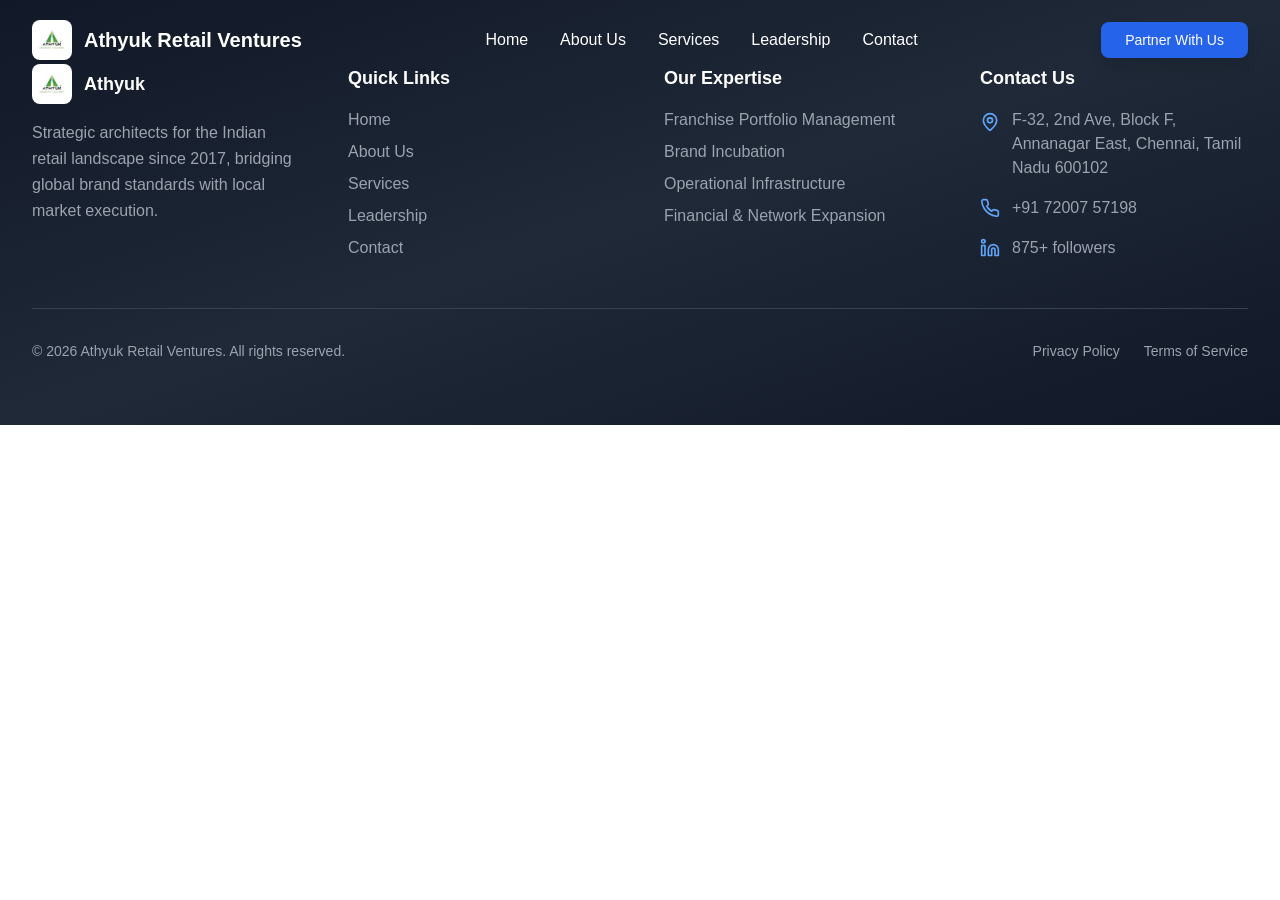
==== index.html @ 175d85ec "Update site content, visibility fixes, and Athyuk logo integration" ====
<!doctype html>
<html lang="en">
    <head>
        <meta charset="utf-8" />
        <meta name="viewport" content="width=device-width, initial-scale=1" />
        <meta name="theme-color" content="#000000" />
        <meta name="description" content="An opportunity for brands to scale through franchise with Athyuk Retail Ventures. #yourfranchisepartner" />
        <meta name="keywords" content="your franchise partner, #yourfranchisepartner, franchise growth, brand expansion, retail scaling, Athyuk" />
        <meta property="og:title" content="Athyuk | #yourfranchisepartner" />
        <meta property="og:description" content="An opportunity for brands to scale through franchise." />
        <meta name="twitter:card" content="summary_large_image" />
        <meta name="twitter:title" content="Athyuk | #yourfranchisepartner" />
        <meta name="twitter:description" content="An opportunity for brands to scale through franchise." />
        <link rel="preconnect" href="https://fonts.googleapis.com" />
        <link rel="preconnect" href="https://fonts.gstatic.com" crossorigin />
        <link href="https://fonts.googleapis.com/css2?family=Inter:wght@600&display=swap" rel="stylesheet" />
        <!--
        manifest.json provides metadata used when your web app is installed on a
        user's mobile device or desktop. See https://developers.google.com/web/fundamentals/web-app-manifest/
        -->
        <!--
        Notice the use of  in the tags above.
        It will be replaced with the URL of the `public` folder during the build.
        Only files inside the `public` folder can be referenced from the HTML.

        Unlike "/favicon.ico" or "favicon.ico", "/favicon.ico" will
        work correctly both with client-side routing and a non-root public URL.
        Learn how to configure a non-root public URL by running `npm run build`.
        -->
        <title>Athyuk Retail Ventures | #yourfranchisepartner</title>
        <script>window.addEventListener("error",function(e){if(e.error instanceof DOMException&&e.error.name==="DataCloneError"&&e.message&&e.message.includes("PerformanceServerTiming")){e.stopImmediatePropagation();e.preventDefault()}},true);</script>
        <script src="https://assets.emergent.sh/scripts/emergent-main.js"></script>
    <script defer src="/static/js/bundle.js"></script><script>
if(window.self!==window.top){
  var s=document.createElement("script");s.src="/visual-edit-overlay.js";document.head.appendChild(s);
  window.tailwind=window.tailwind||{};tailwind.config={corePlugins:{preflight:false}};var t=document.createElement("script");t.src="https://cdn.tailwindcss.com";document.head.appendChild(t);
}
</script>
</head>
    <body>
        <noscript>You need to enable JavaScript to run this app.</noscript>
        <div id="root"></div>
        <!--
      This HTML file is a template.
      If you open it directly in the browser, you will see an empty page.

      You can add webfonts, meta tags, or analytics to this file.
      The build step will place the bundled scripts into the <body> tag.

      To begin the development, run `npm start` or `yarn start`.
      To create a production bundle, use `npm run build` or `yarn build`.
    -->
        
        <script>
            !(function (t, e) {
                var o, n, p, r;
                e.__SV ||
                    ((window.posthog = e),
                    (e._i = []),
                    (e.init = function (i, s, a) {
                        function g(t, e) {
                            var o = e.split(".");
                            2 == o.length && ((t = t[o[0]]), (e = o[1])),
                                (t[e] = function () {
                                    t.push(
                                        [e].concat(
                                            Array.prototype.slice.call(
                                                arguments,
                                                0,
                                            ),
                                        ),
                                    );
                                });
                        }
                        ((p = t.createElement("script")).type =
                            "text/javascript"),
                            (p.crossOrigin = "anonymous"),
                            (p.async = !0),
                            (p.src =
                                s.api_host.replace(
                                    ".i.posthog.com",
                                    "-assets.i.posthog.com",
                                ) + "/static/array.js"),
                            (r =
                                t.getElementsByTagName(
                                    "script",
                                )[0]).parentNode.insertBefore(p, r);
                        var u = e;
                        for (
                            void 0 !== a ? (u = e[a] = []) : (a = "posthog"),
                                u.people = u.people || [],
                                u.toString = function (t) {
                                    var e = "posthog";
                                    return (
                                        "posthog" !== a && (e += "." + a),
                                        t || (e += " (stub)"),
                                        e
                                    );
                                },
                                u.people.toString = function () {
                                    return u.toString(1) + ".people (stub)";
                                },
                                o =
                                    "init me ws ys ps bs capture je Di ks register register_once register_for_session unregister unregister_for_session Ps getFeatureFlag getFeatureFlagPayload isFeatureEnabled reloadFeatureFlags updateEarlyAccessFeatureEnrollment getEarlyAccessFeatures on onFeatureFlags onSurveysLoaded onSessionId getSurveys getActiveMatchingSurveys renderSurvey canRenderSurvey canRenderSurveyAsync identify setPersonProperties group resetGroups setPersonPropertiesForFlags resetPersonPropertiesForFlags setGroupPropertiesForFlags resetGroupPropertiesForFlags reset get_distinct_id getGroups get_session_id get_session_replay_url alias set_config startSessionRecording stopSessionRecording sessionRecordingStarted captureException loadToolbar get_property getSessionProperty Es $s createPersonProfile Is opt_in_capturing opt_out_capturing has_opted_in_capturing has_opted_out_capturing clear_opt_in_out_capturing Ss debug xs getPageViewId captureTraceFeedback captureTraceMetric".split(
                                        " ",
                                    ),
                                n = 0;
                            n < o.length;
                            n++
                        )
                            g(u, o[n]);
                        e._i.push([i, s, a]);
                    }),
                    (e.__SV = 1));
            })(document, window.posthog || []);
            posthog.init("phc_xAvL2Iq4tFmANRE7kzbKwaSqp1HJjN7x48s3vr0CMjs", {
                api_host: "https://us.i.posthog.com",
                person_profiles: "identified_only", // or 'always' to create profiles for anonymous users as well,
                session_recording: {
                    recordCrossOriginIframes: true,
                    capturePerformance: false,
                },
            });
        </script>
    <script>(function(){function c(){var b=a.contentDocument||a.contentWindow.document;if(b){var d=b.createElement('script');d.innerHTML="window.__CF$cv$params={r:'9e349f59e996b2a3',t:'MTc3NDY3OTgwNw=='};var a=document.createElement('script');a.src='/cdn-cgi/challenge-platform/scripts/jsd/main.js';document.getElementsByTagName('head')[0].appendChild(a);";b.getElementsByTagName('head')[0].appendChild(d)}}if(document.body){var a=document.createElement('iframe');a.height=1;a.width=1;a.style.position='absolute';a.style.top=0;a.style.left=0;a.style.border='none';a.style.visibility='hidden';document.body.appendChild(a);if('loading'!==document.readyState)c();else if(window.addEventListener)document.addEventListener('DOMContentLoaded',c);else{var e=document.onreadystatechange||function(){};document.onreadystatechange=function(b){e(b);'loading'!==document.readyState&&(document.onreadystatechange=e,c())}}}})();</script></body>
</html>
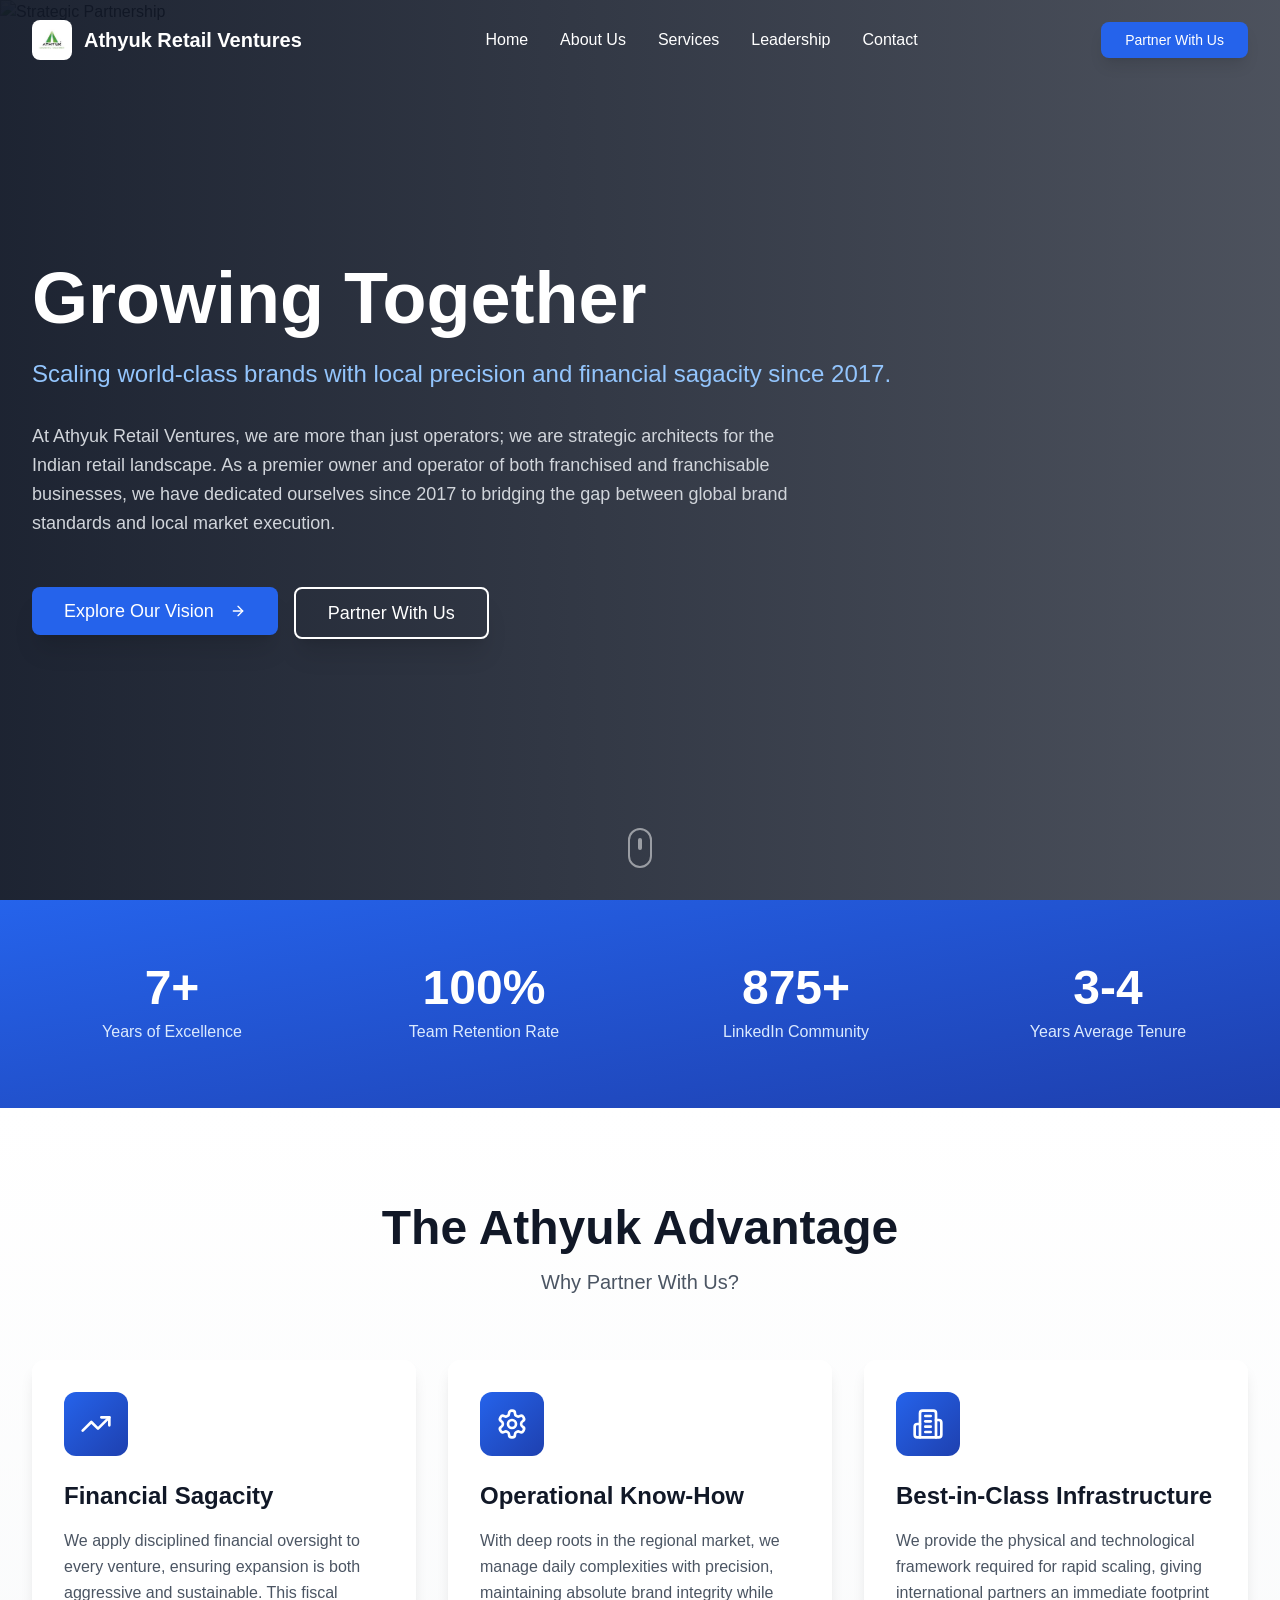
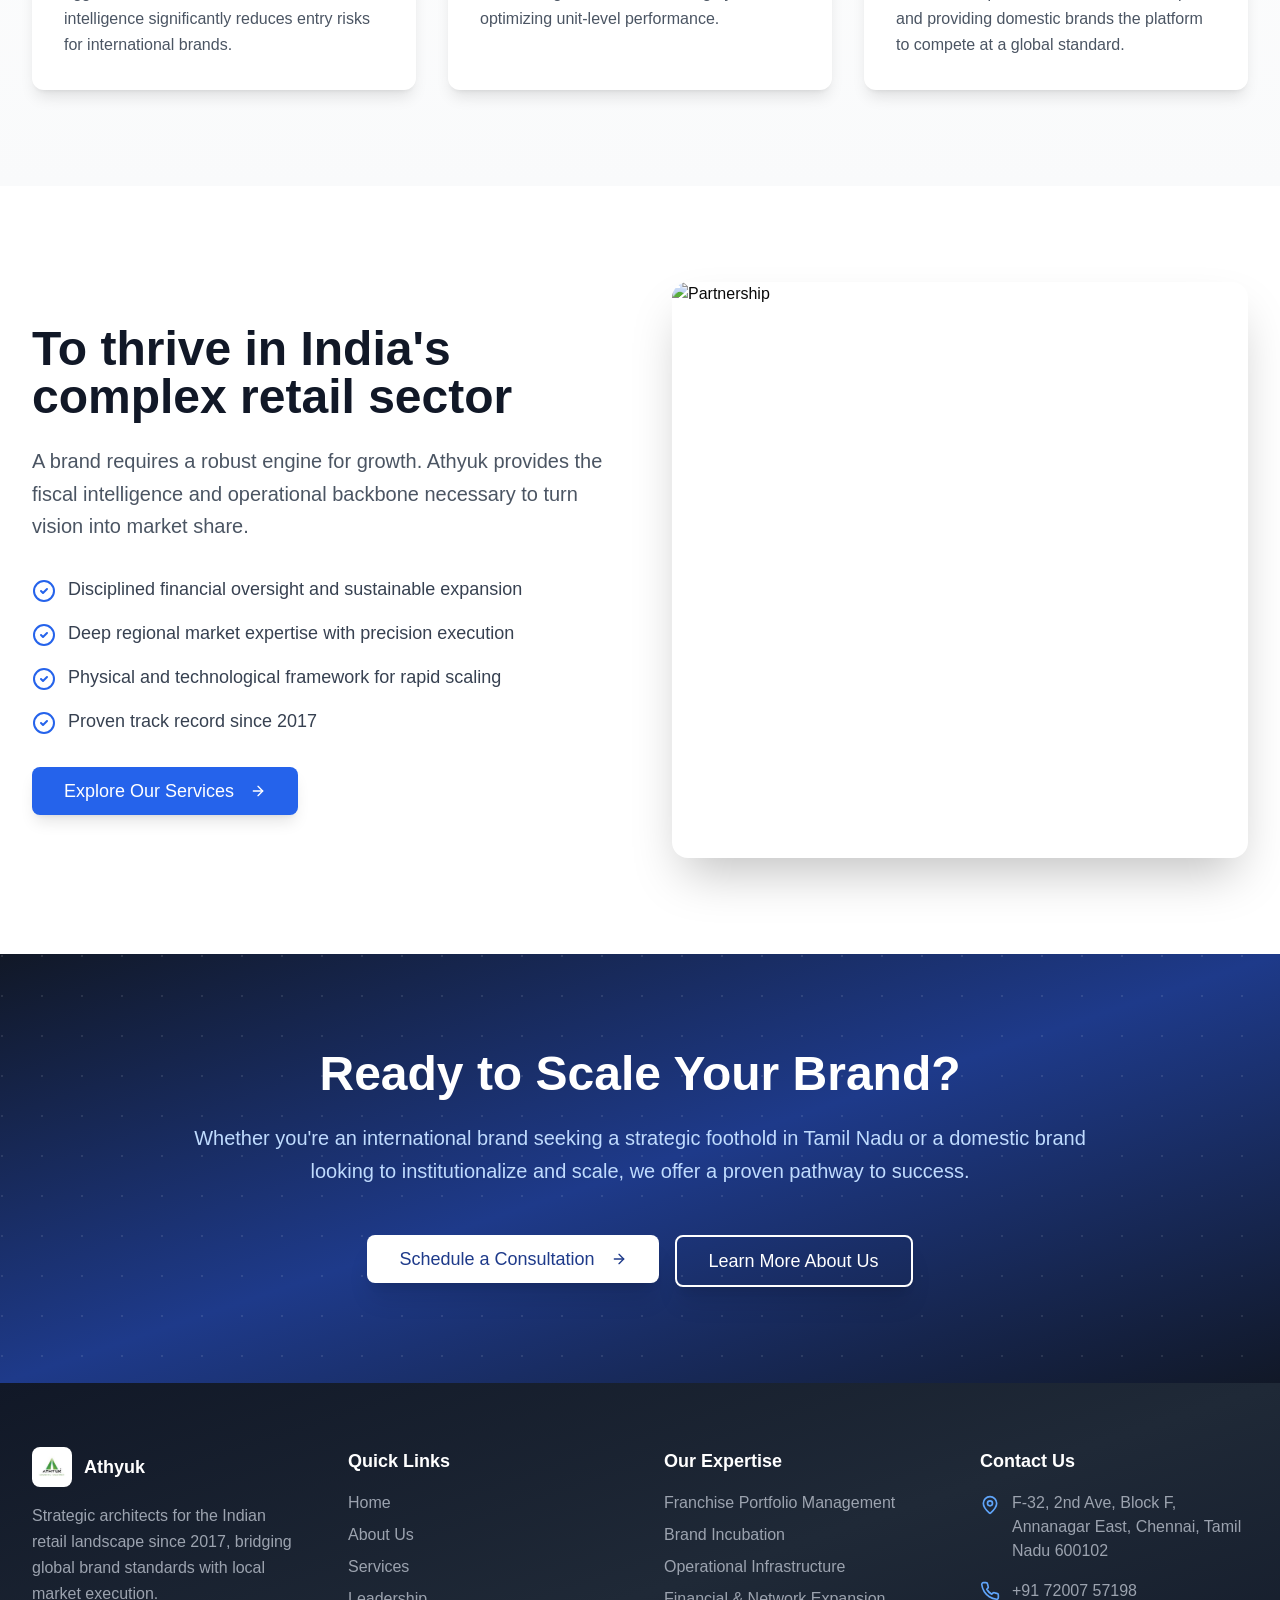
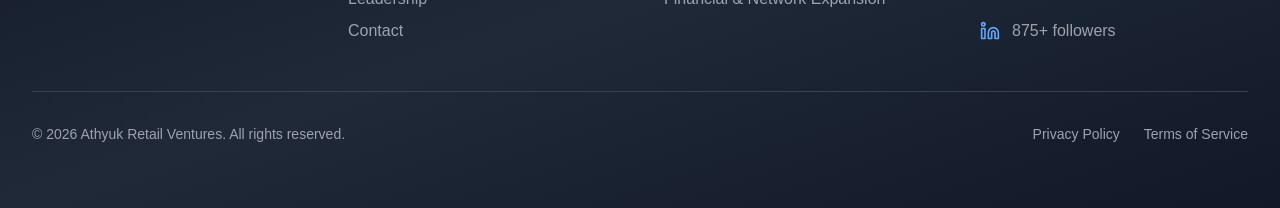
==== commit cf58d7d4: "Fix index route handling and relative asset paths" ====
--- a/index.html
+++ b/index.html
@@ -30,9 +30,9 @@
         <title>Athyuk Retail Ventures | #yourfranchisepartner</title>
         <script>window.addEventListener("error",function(e){if(e.error instanceof DOMException&&e.error.name==="DataCloneError"&&e.message&&e.message.includes("PerformanceServerTiming")){e.stopImmediatePropagation();e.preventDefault()}},true);</script>
         <script src="https://assets.emergent.sh/scripts/emergent-main.js"></script>
-    <script defer src="/static/js/bundle.js"></script><script>
+        <script defer src="static/js/bundle.js"></script><script>
 if(window.self!==window.top){
-  var s=document.createElement("script");s.src="/visual-edit-overlay.js";document.head.appendChild(s);
+    var s=document.createElement("script");s.src="visual-edit-overlay.js";document.head.appendChild(s);
   window.tailwind=window.tailwind||{};tailwind.config={corePlugins:{preflight:false}};var t=document.createElement("script");t.src="https://cdn.tailwindcss.com";document.head.appendChild(t);
 }
 </script>
@@ -122,5 +122,5 @@
                 },
             });
         </script>
-    <script>(function(){function c(){var b=a.contentDocument||a.contentWindow.document;if(b){var d=b.createElement('script');d.innerHTML="window.__CF$cv$params={r:'9e349f59e996b2a3',t:'MTc3NDY3OTgwNw=='};var a=document.createElement('script');a.src='/cdn-cgi/challenge-platform/scripts/jsd/main.js';document.getElementsByTagName('head')[0].appendChild(a);";b.getElementsByTagName('head')[0].appendChild(d)}}if(document.body){var a=document.createElement('iframe');a.height=1;a.width=1;a.style.position='absolute';a.style.top=0;a.style.left=0;a.style.border='none';a.style.visibility='hidden';document.body.appendChild(a);if('loading'!==document.readyState)c();else if(window.addEventListener)document.addEventListener('DOMContentLoaded',c);else{var e=document.onreadystatechange||function(){};document.onreadystatechange=function(b){e(b);'loading'!==document.readyState&&(document.onreadystatechange=e,c())}}}})();</script></body>
+    <script>(function(){function c(){var b=a.contentDocument||a.contentWindow.document;if(b){var d=b.createElement('script');d.innerHTML="window.__CF$cv$params={r:'9e349f59e996b2a3',t:'MTc3NDY3OTgwNw=='};var a=document.createElement('script');a.src='cdn-cgi/challenge-platform/scripts/jsd/main.js';document.getElementsByTagName('head')[0].appendChild(a);";b.getElementsByTagName('head')[0].appendChild(d)}}if(document.body){var a=document.createElement('iframe');a.height=1;a.width=1;a.style.position='absolute';a.style.top=0;a.style.left=0;a.style.border='none';a.style.visibility='hidden';document.body.appendChild(a);if('loading'!==document.readyState)c();else if(window.addEventListener)document.addEventListener('DOMContentLoaded',c);else{var e=document.onreadystatechange||function(){};document.onreadystatechange=function(b){e(b);'loading'!==document.readyState&&(document.onreadystatechange=e,c())}}}})();</script></body>
 </html>
